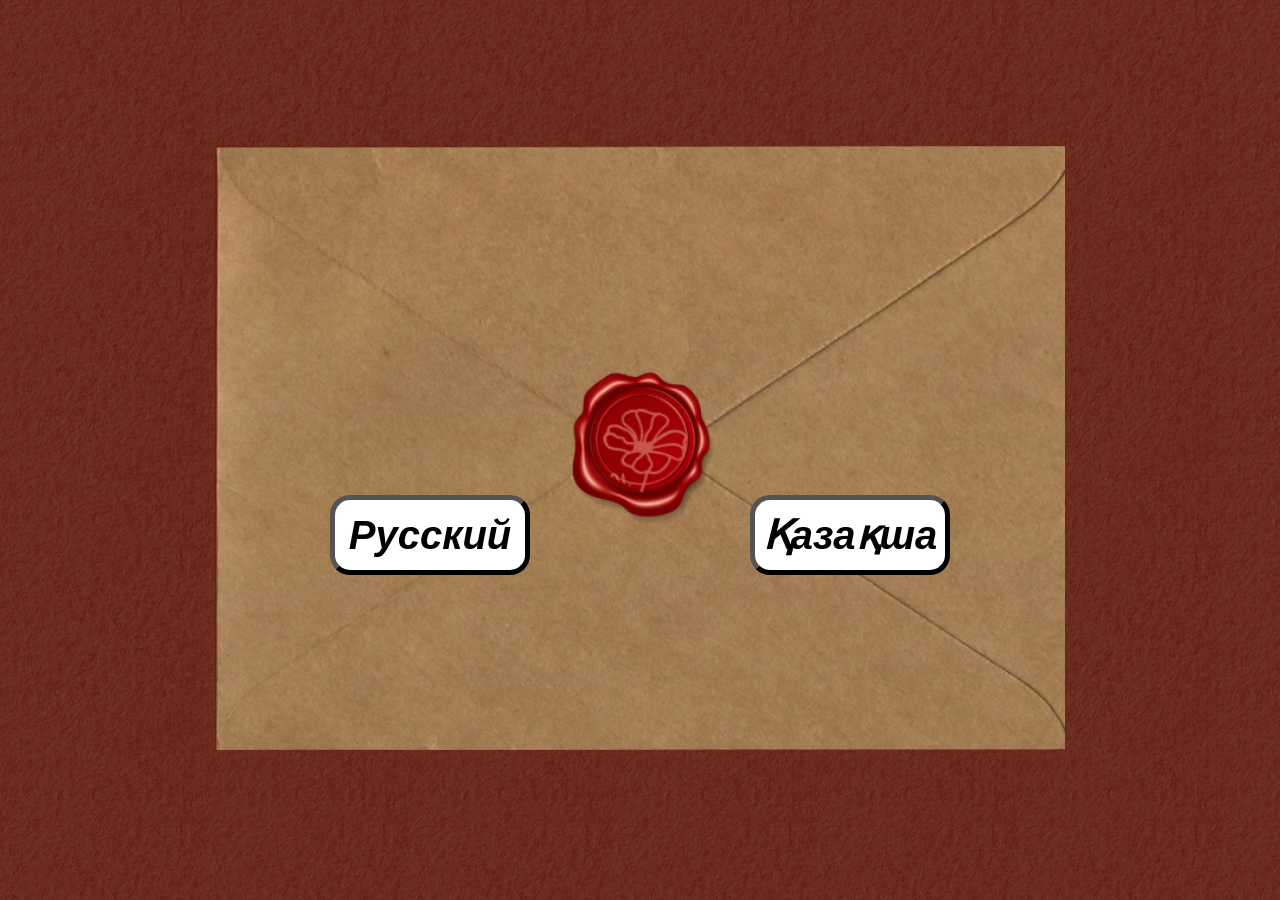
==== index.html @ 6d6cf258 "Add files via upload" ====
<!DOCTYPE html>
<html>
<head>
    <link rel="stylesheet" href="style.css">
</head>
<body>


<div class="scene">

    <div class="envelope" id="envelope">

        <img
            src="images/envelope.png" alt="" width="850">

    </div>

</div>

<div class="buttons">
    <button class="lang-btn" onclick="window.location.href='russian.html'">
        Русский
    </button>
    <button class="lang-btn" onclick="window.location.href='kazakh.html'">
        Қазақша
    </button>
</div>

<!-- Подключаем ваш отдельный файл со скриптами -->



<script src="script.js"></script>

</body>
</html>
---- style.css ----
@import url('https://fonts.googleapis.com/css2?family=Open+Sans:wght@300;400;500&display=swap');

*{
    margin:0;
    padding:0;
    box-sizing:border-box;
}

.scene, .lang-btn {
    opacity: 0;
    transform: scale(0.9);
    animation: popIn 0.7s ease forwards;
}

@keyframes popIn {
    to {
        opacity: 1;
        transform: scale(1);
    }
}

body{
    background-image: url(images/texture.png);
    height:100vh;
    display:flex;
    justify-content:center;
    align-items:center;
    overflow:hidden;
}

.scene {
    position: relative;
    display: flex;
    flex-direction: column;
    align-items: center;
}

.lang-btn {
    width: 200px;          /* ширина */
    height: 80px;          /* высота */
    margin: 10px;

    font-size: 40px;
    font-style: italic;
    font-weight: bold;       /* размер текста */

    border-width: 5px;
    border-color: black;
    border-radius: 20px;

    background-color: white;
    color: black;

    cursor: pointer;
}

.buttons {
    position: absolute;
    bottom: 35%;
    left: 50%;
    transform: translateX(-50%);

    display: flex;
    gap: 200px;
}

.lang-btn:hover{
    background-color: #000;
    color: #fff;
}
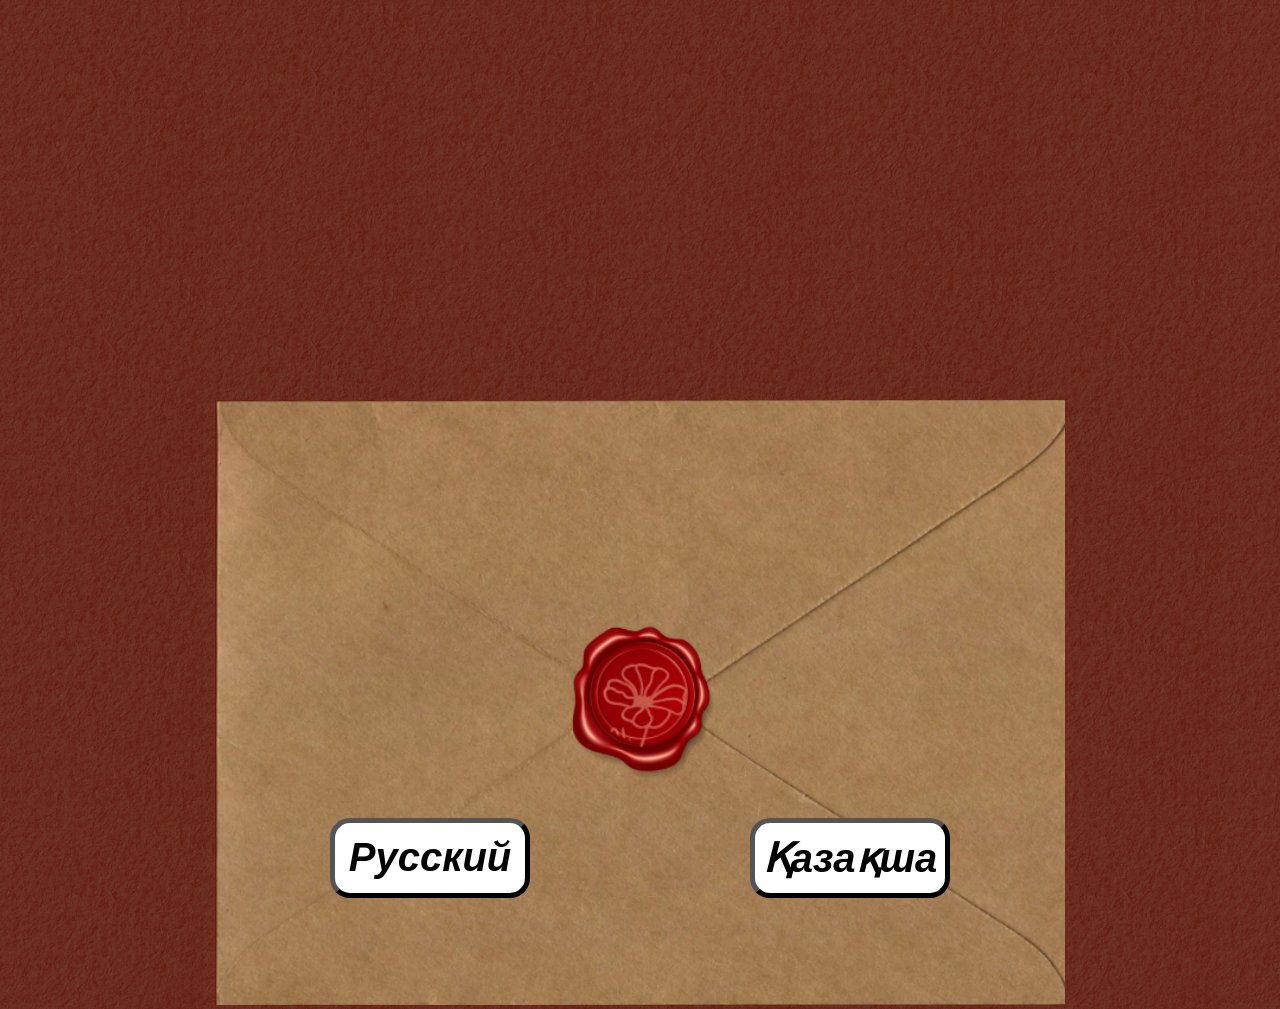
==== commit 705256cc: "Add files via upload" ====
--- a/index.html
+++ b/index.html
@@ -15,9 +15,7 @@
 
     </div>
 
-</div>
-
-<div class="buttons">
+    <div class="buttons">
     <button class="lang-btn" onclick="window.location.href='russian.html'">
         Русский
     </button>
@@ -26,7 +24,10 @@
     </button>
 </div>
 
-<!-- Подключаем ваш отдельный файл со скриптами -->
+</div>
+
+
+
 
 
 
--- a/style.css
+++ b/style.css
@@ -1,4 +1,6 @@
 @import url('https://fonts.googleapis.com/css2?family=Open+Sans:wght@300;400;500&display=swap');
+@import url('https://fonts.googleapis.com/css2?family=Ballet:opsz@16..72&display=swap');
+@import url('https://fonts.googleapis.com/css2?family=Playfair+Display:ital,wght@0,400..900;1,400..900&display=swap');
 
 *{
     margin:0;
@@ -6,26 +8,23 @@
     box-sizing:border-box;
 }
 
-.scene, .lang-btn {
-    opacity: 0;
-    transform: scale(0.9);
-    animation: popIn 0.7s ease forwards;
-}
-
-@keyframes popIn {
+
+@keyframes fadeInUp {
     to {
         opacity: 1;
-        transform: scale(1);
+        transform: translateY(0); /* Финал: возвращается на место */
     }
 }
 
 body{
     background-image: url(images/texture.png);
-    height:100vh;
     display:flex;
     justify-content:center;
     align-items:center;
-    overflow:hidden;
+    opacity: 0;
+    transform: translateY(40px); /* Исходная точка: смещен вниз */
+    animation: fadeInUp 0.8s ease forwards;
+
 }
 
 .scene {
@@ -33,6 +32,10 @@
     display: flex;
     flex-direction: column;
     align-items: center;
+}
+
+.envelope{
+    padding-top: 400px;
 }
 
 .lang-btn {
@@ -56,7 +59,7 @@
 
 .buttons {
     position: absolute;
-    bottom: 35%;
+    bottom: 10%;
     left: 50%;
     transform: translateX(-50%);
 
@@ -67,4 +70,214 @@
 .lang-btn:hover{
     background-color: #000;
     color: #fff;
+}
+
+.letter {
+    position: relative;           /* Важно! */
+    display: inline-block;        /* или block */
+    padding-top: 100px;
+}
+
+.main-letter {
+    display: block;
+}
+
+/* Текст поверх изображения */
+.text-overlay {
+    position: absolute;           /* Главное изменение */
+    top: 38%;                     /* центр по вертикали */
+    left: 50%;                    /* центр по горизонтали */
+    transform: translate(-50%, -50%); /* точное центрирование */
+    text-align: center;
+    width: 100%;
+    padding: 0 40px;              /* отступы по бокам */
+    pointer-events: none;         /* чтобы клики проходили сквозь текст */
+}
+
+.text-overlay h1 {
+    font-size: 140px;
+    font-weight: 400;
+    font-style: normal;
+    font-family: "Ballet", cursive;
+    color: #9b1c01;
+    text-shadow: 2px 2px 8px rgba(0, 0, 0, 0.3); /* тень для читаемости */
+    margin: 0;
+}
+
+.text-overlay h2 {
+    font-size: 55px;
+    font-weight: 400;
+    font-style: normal;
+    font-family: "Playfair Display", serif;
+    color: #9b1c01;
+    margin: 0;
+}
+
+.text-overlay h3 {
+    padding-top: 40px;
+    font-size: 35px;
+    font-weight: 400;
+    font-style: italic;
+    font-family: "Playfair Display", serif;
+    color: #9b1c01;
+    margin: 0;
+}
+
+.letter2{
+    position: relative;           /* Важно! */
+    display: inline-block;        /* или block */
+    padding-top: 100px;
+}
+
+.text-overlay2 {
+    position: absolute;           /* Главное изменение */
+    top: 31%;                     /* центр по вертикали */
+    left: 50%;                    /* центр по горизонтали */
+    transform: translate(-50%, -50%); /* точное центрирование */
+    text-align: center;
+    width: 100%;
+    padding: 0 40px;              /* отступы по бокам */
+    pointer-events: none;         /* чтобы клики проходили сквозь текст */
+}
+
+.text-overlay2 h1 {
+    font-size: 150px;
+    font-weight: 400;
+    font-style: normal;
+    font-family: "Ballet", cursive;
+    color: #9b1c01;
+    text-shadow: 2px 2px 8px rgba(0, 0, 0, 0.3); /* тень для читаемости */
+    margin: 0;
+}
+
+.text-overlay2 h3 {
+    font-size: 37px;
+    font-weight: 400;
+    font-style: italic;
+    font-family: "Playfair Display", serif;
+    color: #9b1c01;
+    margin-top: -60px;
+}
+
+.overlay-image {
+    position: absolute;
+    top: 52%;                    /* ← Главное значение! Чем больше — тем ниже */
+    left: 50%;
+    transform: translateX(-50%);              
+    height: auto;
+    z-index: 2;
+}
+
+.calendar {
+    position: absolute;
+    top: 68%;           /* подбери под свою картинку */
+    left: 50%;
+    transform: translateX(-50%);
+    display: flex;
+    align-items: center;      /* выравнивание по центру по вертикали */
+    gap: 18px;                /* расстояние между иконкой и текстом */
+    z-index: 4;
+}
+
+.calendar i{
+    font-size: 2.8rem;   /* размер иконки */
+    color: #c69c6d;      /* цвет — подбери под дизайн */
+    flex-shrink: 0;
+}
+
+.calendar-text {
+    text-align: left;
+    line-height: 1.3;
+}
+
+.calendar-text h3 {
+    margin: 0;
+    font-size: 1.8rem;
+    color: #9b1c01;
+    white-space: nowrap;
+}
+
+.time {
+    position: absolute;
+    top: 72%;           /* подбери под свою картинку */
+    left: 50%;
+    transform: translateX(-50%);
+    display: flex;
+    align-items: center;      /* выравнивание по центру по вертикали */
+    gap: 18px;                /* расстояние между иконкой и текстом */
+    z-index: 4;
+}
+
+.time i{
+    font-size: 2.8rem;   /* размер иконки */
+    color: #c69c6d;      /* цвет — подбери под дизайн */
+    flex-shrink: 0;
+}
+
+.time-text {
+    text-align: left;
+    line-height: 1.3;
+}
+
+.time-text h3 {
+    margin: 0;
+    font-size: 1.8rem;
+    color: #9b1c01;
+    white-space: nowrap;
+}
+
+.location {
+    position: absolute;
+    top: 76%;           /* подбери под свою картинку */
+    left: 50%;
+    transform: translateX(-50%);
+    display: flex;
+    align-items: center;      /* выравнивание по центру по вертикали */
+    gap: 18px;                /* расстояние между иконкой и текстом */
+    z-index: 4;
+}
+
+.location i{
+    font-size: 2.8rem;   /* размер иконки */
+    color: #c69c6d;      /* цвет — подбери под дизайн */
+    flex-shrink: 0;
+    margin-top: -40px;
+}
+
+.location-text {
+    text-align: center;
+    line-height: 1.3;
+}
+
+.location-text h3 {
+    margin: 0;
+    font-size: 1.8rem;
+    color: #9b1c01;
+    white-space: nowrap;
+}
+
+.location-link {
+    display: flex;
+    align-items: center;
+    gap: 15px;
+    text-decoration: none;
+    color: inherit;
+    transition: all 0.3s;
+}
+
+h4 {
+    position: absolute;           /* Главное изменение */
+    top: 87%;                     /* центр по вертикали */
+    left: 50%;                    /* центр по горизонтали */
+    transform: translate(-50%, -50%); /* точное центрирование */
+    text-align: center;
+    width: 100%;
+    padding: 0 40px;              /* отступы по бокам */
+    pointer-events: none;   
+    font-size: 37px;
+    font-weight: 400;
+    font-style: italic;
+    font-family: "Playfair Display", serif;
+    color: #9b1c01;
+    margin: 0;
 }
